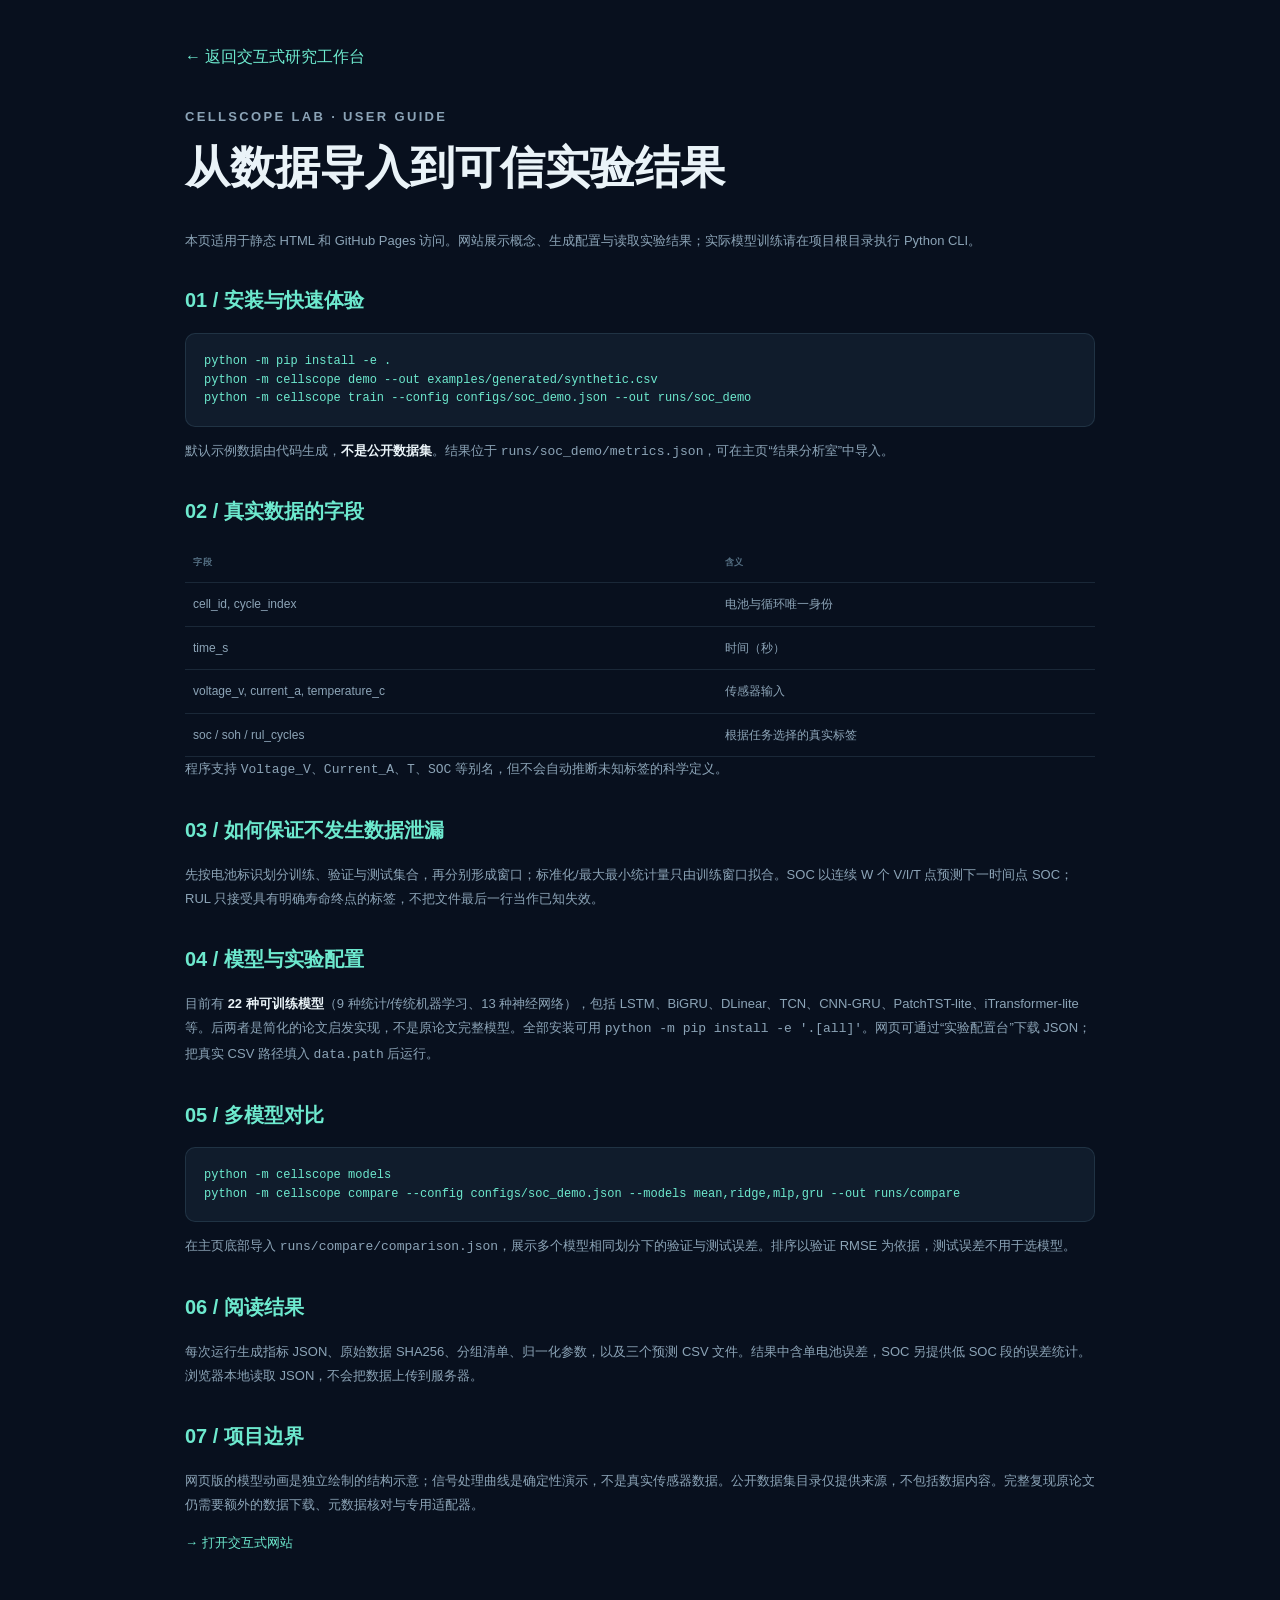
==== web/guide.html @ cc54fd82 "feat: publish CellScope Lab v0.2 with 22 audited models, model atlas and comparisons" ====
<!doctype html><html lang="zh-CN"><head><meta charset="utf-8"><meta name="viewport" content="width=device-width,initial-scale=1"><title>使用指南 | CellScope Lab</title><link rel="stylesheet" href="./assets/styles.css"><style>.guide-wrap{max-width:960px;margin:0 auto;padding:45px 25px 100px}.guide-wrap h1{font:600 clamp(28px,5vw,45px) 'Space Grotesk',sans-serif}.guide-wrap h2{margin-top:32px;font-size:20px;color:var(--mint)}.guide-wrap p,.guide-wrap li{color:var(--muted);line-height:1.9;font-size:13px}.guide-wrap pre{overflow:auto;background:var(--surface);padding:18px;border:1px solid var(--border);border-radius:10px;color:var(--mint);font-size:12px}.guide-wrap code{font-family:Consolas,monospace}.guide-wrap a{color:var(--mint)}.guide-wrap table{font-size:12px}.guide-wrap strong{color:var(--text)}</style></head><body><main class="guide-wrap"><a href="./index.html">← 返回交互式研究工作台</a><p class="overline" style="margin-top:35px">CELLSCOPE LAB · USER GUIDE</p><h1>从数据导入到可信实验结果</h1><p>本页适用于静态 HTML 和 GitHub Pages 访问。网站展示概念、生成配置与读取实验结果；实际模型训练请在项目根目录执行 Python CLI。</p><h2>01 / 安装与快速体验</h2><pre><code>python -m pip install -e .
python -m cellscope demo --out examples/generated/synthetic.csv
python -m cellscope train --config configs/soc_demo.json --out runs/soc_demo</code></pre><p>默认示例数据由代码生成，<strong>不是公开数据集</strong>。结果位于 <code>runs/soc_demo/metrics.json</code>，可在主页“结果分析室”中导入。</p><h2>02 / 真实数据的字段</h2><table><thead><tr><th>字段</th><th>含义</th></tr></thead><tbody><tr><td>cell_id, cycle_index</td><td>电池与循环唯一身份</td></tr><tr><td>time_s</td><td>时间（秒）</td></tr><tr><td>voltage_v, current_a, temperature_c</td><td>传感器输入</td></tr><tr><td>soc / soh / rul_cycles</td><td>根据任务选择的真实标签</td></tr></tbody></table><p>程序支持 <code>Voltage_V</code>、<code>Current_A</code>、<code>T</code>、<code>SOC</code> 等别名，但不会自动推断未知标签的科学定义。</p><h2>03 / 如何保证不发生数据泄漏</h2><p>先按电池标识划分训练、验证与测试集合，再分别形成窗口；标准化/最大最小统计量只由训练窗口拟合。SOC 以连续 W 个 V/I/T 点预测下一时间点 SOC；RUL 只接受具有明确寿命终点的标签，不把文件最后一行当作已知失效。</p><h2>04 / 模型与实验配置</h2><p>目前有 <strong>22 种可训练模型</strong>（9 种统计/传统机器学习、13 种神经网络），包括 LSTM、BiGRU、DLinear、TCN、CNN-GRU、PatchTST-lite、iTransformer-lite 等。后两者是简化的论文启发实现，不是原论文完整模型。全部安装可用 <code>python -m pip install -e '.[all]'</code>。网页可通过“实验配置台”下载 JSON；把真实 CSV 路径填入 <code>data.path</code> 后运行。</p><h2>05 / 多模型对比</h2><pre><code>python -m cellscope models
python -m cellscope compare --config configs/soc_demo.json --models mean,ridge,mlp,gru --out runs/compare</code></pre><p>在主页底部导入 <code>runs/compare/comparison.json</code>，展示多个模型相同划分下的验证与测试误差。排序以验证 RMSE 为依据，测试误差不用于选模型。</p><h2>06 / 阅读结果</h2><p>每次运行生成指标 JSON、原始数据 SHA256、分组清单、归一化参数，以及三个预测 CSV 文件。结果中含单电池误差，SOC 另提供低 SOC 段的误差统计。浏览器本地读取 JSON，不会把数据上传到服务器。</p><h2>07 / 项目边界</h2><p>网页版的模型动画是独立绘制的结构示意；信号处理曲线是确定性演示，不是真实传感器数据。公开数据集目录仅提供来源，不包括数据内容。完整复现原论文仍需要额外的数据下载、元数据核对与专用适配器。</p><p><a href="./index.html">→ 打开交互式网站</a></p></main></body></html>
---- web/assets/styles.css ----
:root{--bg:#08101e;--surface:#101c2c;--surface2:#132337;--surface3:#172b41;--outline:#263d51;--text:#eaf3f8;--muted:#8ca4b7;--faint:#557084;--mint:#6de9ce;--blue:#609dff;--lavender:#b5a2ff;--orange:#ffd08c;--danger:#f38b99;--border:rgba(118,166,193,.16);--shadow:0 22px 65px rgba(0,0,0,.18)}
*{box-sizing:border-box}html{scroll-behavior:smooth;scroll-padding-top:85px}body{margin:0;min-height:100vh;background:var(--bg);color:var(--text);font-family:'DM Sans',Inter,-apple-system,BlinkMacSystemFont,'Segoe UI',sans-serif;line-height:1.55;-webkit-font-smoothing:antialiased}button,input,select{font:inherit}button{cursor:pointer}a{color:inherit;text-decoration:none}a:focus-visible,button:focus-visible,input:focus-visible,select:focus-visible{outline:2px solid var(--mint);outline-offset:3px}button:disabled{opacity:.45;cursor:not-allowed}svg{display:block;max-width:100%}canvas{width:100%;display:block}h1,h2,h3,h4,p{margin-top:0}.hidden{display:none!important}.skip-link{position:fixed;z-index:100;left:12px;top:-60px;padding:12px;background:var(--mint);color:var(--bg)}.skip-link:focus{top:8px}
.page-shell{display:flex;min-height:100vh}.sidebar{width:251px;flex:0 0 251px;position:sticky;top:0;align-self:flex-start;height:100vh;overflow-y:auto;background:#0b1726;border-right:1px solid var(--border);padding:31px 17px 20px;display:flex;flex-direction:column;z-index:30}.brand{display:flex;align-items:center;gap:12px;padding:0 9px;margin-bottom:68px}.brand-mark{display:grid;place-items:center;width:42px;height:42px;border:1.5px solid var(--mint);border-radius:13px;color:var(--mint);font:700 29px 'Space Grotesk',sans-serif;position:relative;box-shadow:0 0 24px rgba(94,221,204,.16)}.brand-mark span{font-size:12px;position:absolute;right:4px;top:2px;color:var(--blue)}.brand-text{font:700 16px 'Space Grotesk',sans-serif;letter-spacing:.015em;white-space:nowrap}.brand-text>span{color:var(--mint)}.brand-text small{display:block;font:600 8px 'Space Grotesk',sans-serif;letter-spacing:.2em;margin-top:1px;color:var(--muted)}.side-group-label{display:flex;justify-content:space-between;margin:0 12px 12px;color:var(--faint);font-size:10px;font-weight:700;letter-spacing:.18em}.side-group-label span{font-size:9px;letter-spacing:0}.side-group-label.margin-top{margin-top:39px}.side-nav{display:grid;gap:4px}.nav-link{display:flex;gap:13px;align-items:center;border:1px solid transparent;padding:10px 12px;border-radius:9px;color:#91a7b6;font-size:12px;font-weight:600;transition:background .2s,color .2s}.nav-link:hover,.nav-link.active{background:rgba(98,218,202,.1);color:#cffff7}.nav-link.active{border-color:rgba(107,236,211,.14);box-shadow:inset 3px 0 0 var(--mint)}.nav-icon{width:19px;text-align:center;font:600 19px 'Space Grotesk',sans-serif;color:var(--faint)}.nav-link.active .nav-icon{color:var(--mint)}.side-links{padding:0 11px;display:grid;gap:14px}.side-links a{font-size:12px;color:var(--muted);display:flex;justify-content:space-between}.side-links a:hover{color:var(--mint)}.sidebar-bottom{margin-top:auto;background:#122338;border:1px solid var(--border);border-radius:12px;padding:15px 13px;font-size:9px;letter-spacing:.08em;color:var(--muted)}.sidebar-bottom strong{float:right;color:var(--mint)}.sidebar-bottom p{margin:9px 0 0;font-size:10px;color:var(--faint);letter-spacing:0}.live-dot{width:6px;height:6px;background:var(--mint);border-radius:50%;display:inline-block;margin-right:7px;box-shadow:0 0 12px var(--mint);animation:breathe 2.7s ease-in-out infinite}
.main-content{min-width:0;flex:1}.topbar{height:66px;border-bottom:1px solid var(--border);position:sticky;top:0;z-index:20;background:rgba(8,16,30,.95);backdrop-filter:blur(14px);display:flex;align-items:center;justify-content:space-between;padding:0 51px}.breadcrumbs{color:var(--faint);font-size:10px;font-weight:700;letter-spacing:.14em}.breadcrumbs span{margin:0 12px;color:#486074}.breadcrumbs b{color:var(--muted);font-weight:600}.header-right{display:flex;align-items:center;gap:19px}.header-pill{font-size:9px;font-weight:700;color:var(--muted);letter-spacing:.06em;border:1px solid var(--border);border-radius:99px;padding:6px 12px}.header-link{color:var(--mint);font-size:10px;font-weight:700;letter-spacing:.08em}.icon-btn{border:1px solid var(--border);color:var(--muted);background:none;border-radius:9px;width:30px;height:30px;display:grid;place-items:center}.icon-btn:hover{color:var(--mint);border-color:var(--mint)}.mobile-nav{display:none}.content-wrap{max-width:1540px;margin:0 auto;padding:0 51px}.section{padding-top:80px;padding-bottom:63px;border-bottom:1px solid var(--border)}.overview-section{padding-top:54px}.eyebrow{font-size:10px;font-weight:700;letter-spacing:.2em;color:var(--mint);display:flex;align-items:center;gap:10px}.eyebrow-line{width:20px;height:1px;background:var(--mint)}.mini-tag{font-size:9px;letter-spacing:.04em;color:var(--mint);padding:3px 7px;border:1px solid rgba(109,233,206,.33);border-radius:4px;margin-left:8px}
.hero-grid{display:grid;grid-template-columns:minmax(0,1.15fr) minmax(280px,.9fr);align-items:center;gap:24px;min-height:340px}.hero-copy{position:relative;z-index:1}.hero-copy h1{font:600 clamp(30px,3.6vw,55px)/1.26 'Space Grotesk','Noto Sans SC',sans-serif;letter-spacing:-.055em;white-space:nowrap;margin:26px 0}.hero-copy h1 em{font-style:normal;color:var(--mint)}.hero-copy>p{font-size:13px;line-height:1.95;color:var(--muted);max-width:540px;margin-bottom:26px}.hero-actions{display:flex;gap:11px;flex-wrap:wrap}.primary-btn,.secondary-btn,.outline-btn{display:inline-flex;align-items:center;justify-content:center;gap:12px;border-radius:7px;font-size:12px;font-weight:700;line-height:1.2;padding:13px 18px;border:1px solid transparent;transition:transform .18s,background .18s,border-color .18s}.primary-btn{color:#07191d;background:var(--mint)}.primary-btn:hover{background:#a7ffe9;transform:translateY(-1px)}.secondary-btn,.outline-btn{border:1px solid var(--outline);background:transparent;color:var(--text)}.secondary-btn:hover,.outline-btn:hover{border-color:var(--mint);color:var(--mint)}.hero-footnote{color:var(--faint);font-size:10px;margin-top:24px}.hero-visual{height:320px;position:relative;overflow:hidden;display:grid;place-items:center}.hero-visual svg{width:100%;max-width:510px;z-index:1;filter:drop-shadow(0 0 14px rgba(84,205,203,.09))}.orb{position:absolute;border-radius:100%;filter:blur(65px);pointer-events:none}.orb-one{width:230px;height:180px;background:rgba(42,120,195,.20);top:35px;left:50px}.orb-two{width:140px;height:160px;background:rgba(60,220,185,.15);right:40px;bottom:13px}.hero-edges{stroke-dasharray:12 10;animation:dash 22s linear infinite}.hero-nodes>circle:nth-child(4){animation:nodeglow 3s ease-in-out infinite}.visual-label{position:absolute;font-size:8px;letter-spacing:.1em;color:var(--muted);z-index:2}.label-left{left:5px;bottom:10px}.label-right{right:5px;top:7px}.metrics-strip{display:grid;grid-template-columns:repeat(4,1fr);border:1px solid var(--border);border-radius:12px;background:linear-gradient(110deg,#102337,#0b1828);overflow:hidden;margin:30px 0 62px}.metrics-strip>div{padding:23px 24px;display:grid;gap:5px;border-right:1px solid var(--border)}.metrics-strip>div:last-child{border:0}.metrics-strip span{color:var(--muted);font-size:9px;font-weight:700;letter-spacing:.1em}.metrics-strip strong{font:600 31px 'Space Grotesk',sans-serif;color:#e6ffff;line-height:1.2}.metrics-strip small{font-size:10px;color:var(--faint)}
.section-heading{display:flex;justify-content:space-between;align-items:flex-start;margin-bottom:26px;gap:18px}.section-heading.small-heading{margin-bottom:22px}.overline{font-size:10px;font-weight:700;color:var(--mint);letter-spacing:.18em;margin-bottom:9px}.section-heading h2{font:600 clamp(24px,2.15vw,32px)/1.3 'Space Grotesk',sans-serif;letter-spacing:-.04em;margin:0 0 8px}.section-heading>div>p:last-child{font-size:12px;color:var(--muted);line-height:1.8;max-width:740px;margin:0}.title-accent{font-size:.57em;letter-spacing:0;color:var(--faint);font-weight:500;white-space:nowrap}.section-num{font:600 46px 'Space Grotesk',sans-serif;color:rgba(117,160,181,.16);line-height:1}.heading-note{font-size:10px;color:var(--faint);letter-spacing:.1em;align-self:center}.process-grid{display:grid;grid-template-columns:repeat(4,1fr);gap:11px}.process-card{border:1px solid var(--border);background:var(--surface);border-radius:11px;padding:17px 17px 20px;position:relative;min-height:168px;transition:border-color .2s,transform .2s}.process-card:hover{border-color:rgba(109,233,206,.5);transform:translateY(-2px)}.process-card>span{font-size:9px;letter-spacing:.14em;color:var(--muted);font-weight:700}.process-icon{font:500 31px 'Space Grotesk',sans-serif;color:var(--mint);margin:12px 0 6px}.process-card h3{font-size:13px;margin:0 0 5px;font-weight:700}.process-card p{font-size:10px;color:var(--muted);line-height:1.7;margin:0;max-width:175px}.process-card i{font-style:normal;position:absolute;right:16px;bottom:14px;color:var(--mint)}
.control-line{display:flex;gap:18px;justify-content:space-between;align-items:center;margin:25px 0 20px;flex-wrap:wrap}.search-field{border:1px solid var(--outline);border-radius:8px;display:flex;align-items:center;min-width:255px;flex:1;max-width:470px;padding:0 15px;gap:11px;background:var(--surface)}.search-field span{font-size:25px;color:var(--faint)}.search-field input{border:0;outline:0;width:100%;height:40px;color:var(--text);background:transparent;font-size:12px}.search-field:focus-within{border-color:var(--mint)}.chip-group{display:flex;gap:7px;flex-wrap:wrap}.chip{border:1px solid var(--outline);color:var(--muted);font-size:11px;background:transparent;border-radius:100px;padding:8px 11px}.chip:hover,.chip.selected{color:var(--mint);border-color:rgba(109,233,206,.45);background:rgba(109,233,206,.08)}.dataset-grid{display:grid;grid-template-columns:repeat(3,minmax(0,1fr));gap:13px}.dataset-card{padding:20px;background:var(--surface);border:1px solid var(--border);border-radius:11px;min-height:197px;display:flex;flex-direction:column;text-align:left;position:relative;transition:transform .2s,border-color .2s}.dataset-card:hover{transform:translateY(-2px);border-color:rgba(109,233,206,.4)}.dataset-card .dataset-card-top{display:flex;justify-content:space-between;gap:12px;align-items:center;margin-bottom:17px}.dataset-card .type-token{font-size:9px;color:var(--mint);letter-spacing:.08em;font-weight:700;background:rgba(109,233,206,.08);border:1px solid rgba(109,233,206,.22);border-radius:4px;padding:3px 6px}.dataset-card .dataset-num{font-size:10px;color:var(--faint)}.dataset-card h3{font-size:15px;line-height:1.45;margin:0 0 7px}.dataset-card p{font-size:11px;color:var(--muted);margin:0 0 12px}.dataset-tags{display:flex;gap:5px;flex-wrap:wrap}.dataset-tags span{color:var(--faint);border:1px solid var(--outline);padding:2px 7px;border-radius:5px;font-size:10px}.dataset-card .dataset-arrow{position:absolute;right:15px;bottom:14px;color:var(--mint);font-size:16px}.foot-status{color:var(--faint);font-size:11px;margin-top:13px}.info-banner{margin-top:25px;padding:17px 22px;border:1px solid rgba(97,157,255,.26);background:linear-gradient(110deg,rgba(97,157,255,.08),transparent);border-radius:9px}.info-banner strong{display:block;font-size:12px;color:var(--blue)}.info-banner p{margin:6px 0 0;font-size:11px;color:var(--muted);line-height:1.7}
.workspace-grid{display:grid;grid-template-columns:minmax(0,1.55fr) minmax(285px,1fr);gap:15px}.panel{border:1px solid var(--border);background:var(--surface);border-radius:12px;padding:22px;min-width:0}.panel-head{display:flex;justify-content:space-between;align-items:center;gap:10px;margin-bottom:20px}.panel-head small{font-size:9px;font-weight:700;letter-spacing:.12em;color:var(--faint)}.panel-head h3{margin:4px 0 0;font-size:16px;font-weight:700}.status-token{font-size:9px;font-weight:700;white-space:nowrap;letter-spacing:.08em;color:var(--mint);border:1px solid rgba(109,233,206,.28);background:rgba(109,233,206,.06);padding:5px 7px;border-radius:5px}.chart-topline{display:flex;align-items:center;gap:8px;color:var(--muted);font-size:10px;margin-bottom:6px}.legend-key{display:inline-block;width:14px;height:3px;border-radius:3px}.raw-key{background:var(--faint)}.clean-key{background:var(--mint);margin-left:15px}.axis-caption{margin-top:8px;color:var(--faint);text-align:center;font-size:9px;letter-spacing:.08em}.panel-stat-grid{display:grid;grid-template-columns:repeat(4,1fr);gap:9px;margin-top:22px}.panel-stat-grid>div{border-top:1px solid var(--border);padding-top:13px;display:flex;flex-direction:column;gap:5px}.panel-stat-grid span{font-size:9px;color:var(--muted)}.panel-stat-grid b{font:600 20px 'Space Grotesk',sans-serif}.field-row{display:flex;flex-direction:column;gap:8px;margin-bottom:19px}.field-row label{display:flex;justify-content:space-between;align-items:center;color:var(--muted);font-size:11px;font-weight:600}.field-row output{color:var(--mint);font:600 14px 'Space Grotesk',sans-serif}.field-row input[type=range],.model-tools input[type=range]{accent-color:var(--mint);cursor:pointer;width:100%}.field-row select,.field-row input[type=number]{border-radius:7px;border:1px solid var(--outline);background:var(--surface2);color:var(--text);padding:11px;min-width:0;width:100%;font-size:12px}.pipeline-steps{border-top:1px solid var(--border);padding-top:10px;margin-top:10px}.pipeline-steps>div{display:flex;align-items:center;gap:10px;margin:12px 0;color:var(--muted);font-size:11px}.pipeline-steps>div>span{color:var(--mint);font-size:10px}.pipeline-steps b{margin-left:auto;color:var(--faint);font-size:10px;font-weight:500}.helper-text{font-size:10px;color:var(--faint);line-height:1.7;margin:16px 0 0}.math-panel{display:flex;justify-content:space-between;align-items:center;gap:15px;flex-wrap:wrap;margin-top:16px;border:1px solid var(--border);background:var(--surface);padding:20px 25px;border-radius:11px}.math-panel>div>span{color:var(--mint);font-size:9px;font-weight:700;letter-spacing:.1em}.math-panel h3{font-size:14px;margin:6px 0 0}.math-panel .formula{display:flex;gap:14px;align-items:center;font:600 13px 'Space Grotesk',sans-serif}.formula-input{color:var(--blue)}.formula-output{color:var(--mint)}.math-panel p{flex-basis:100%;margin:0;color:var(--muted);font-size:11px}
.split-legend{display:flex;gap:17px;color:var(--muted);font-size:10px;margin-bottom:12px}.split-legend i{display:inline-block;width:8px;height:8px;border-radius:2px;margin-right:5px}.leg-train{background:#68ddc6}.leg-val{background:#7da7ff}.leg-test{background:#fbc289}.split-grid{display:grid;grid-template-columns:repeat(4,1fr);gap:9px}.split-cell{border:1px solid var(--border);border-radius:8px;padding:12px;background:var(--surface2)}.split-cell span{font-size:10px;color:var(--muted)}.split-cell-bars{display:flex;gap:3px;margin-top:9px}.split-cell-bars i{height:9px;flex:1;border-radius:2px}.split-cell-bars .train{background:#68ddc6}.split-cell-bars .val{background:#7da7ff}.split-cell-bars .test{background:#fbc289}.audit-summary{display:flex;justify-content:space-around;border-top:1px solid var(--border);margin-top:22px;padding-top:15px}.audit-summary div{text-align:center}.audit-summary b{font:600 21px 'Space Grotesk',sans-serif;display:block}.audit-summary span{font-size:9px;color:var(--muted)}.audit-note{background:rgba(109,233,206,.07);border:1px solid rgba(109,233,206,.18);border-radius:9px;padding:12px 14px;font-size:11px;color:var(--mint);line-height:1.7}.audit-note.warning{background:rgba(255,208,140,.07);border-color:rgba(255,208,140,.25);color:var(--orange)}.audit-note p{font-size:11px;margin:4px 0 0;color:var(--muted)}
.model-toolbar{display:flex;justify-content:space-between;gap:16px;flex-wrap:wrap;align-items:center;margin-bottom:16px}.model-tabs{display:flex;flex-wrap:wrap;gap:7px}.model-tab{color:var(--muted);font-size:11px;background:var(--surface);border:1px solid var(--outline);border-radius:8px;padding:10px 11px}.model-tab.selected{background:rgba(109,233,206,.1);border-color:var(--mint);color:var(--mint)}.model-tools{display:flex;gap:12px;align-items:center;color:var(--muted);font-size:10px}.model-tools input{width:68px!important}.model-tools button{padding:9px 11px}.model-stage-grid{display:grid;grid-template-columns:minmax(0,1.72fr) minmax(275px,.85fr);gap:16px}.visual-model-panel{min-height:380px;overflow:hidden}.model-flow{display:flex;align-items:stretch;gap:4px;min-height:222px;overflow-x:auto;padding:21px 4px 13px;scrollbar-width:thin}.flow-step{flex:0 0 112px;min-height:156px;display:flex;align-items:center;flex-direction:column;justify-content:center;gap:8px;position:relative;text-align:center;border-radius:10px;border:1px solid var(--outline);background:linear-gradient(160deg,var(--surface2),rgba(17,36,54,.65));color:var(--muted);padding:12px 8px;transition:background .25s,border-color .25s,transform .25s;cursor:pointer}.flow-step:hover{border-color:var(--mint)}.flow-step.selected{border-color:var(--mint);background:linear-gradient(160deg,rgba(76,220,194,.12),rgba(30,70,87,.18));transform:translateY(-4px);color:var(--text)}.flow-step .flow-icon{display:grid;place-items:center;height:36px;width:36px;border-radius:10px;border:1px solid rgba(109,233,206,.25);font:700 19px 'Space Grotesk',sans-serif;color:var(--mint)}.flow-step strong{font-size:11px;line-height:1.5}.flow-step small{font-size:9px;color:var(--faint)}.flow-arrow{color:var(--mint);font-size:16px;align-self:center;flex:0 0 16px;animation:arrowdrift 2s linear infinite}.model-progress{display:flex;align-items:center;gap:11px;font-size:9px;color:var(--faint);letter-spacing:.08em}.progress-track{height:5px;background:var(--outline);border-radius:10px;flex:1;overflow:hidden}.progress-fill{width:10%;height:100%;background:linear-gradient(90deg,var(--blue),var(--mint));border-radius:10px;transition:width .3s}.model-progress b{color:var(--mint);white-space:nowrap}.inspector-number{color:var(--mint);font-size:10px;letter-spacing:.15em;font-weight:700}.model-inspector>h3{font:600 22px 'Space Grotesk',sans-serif;margin:11px 0}.model-inspector>p{color:var(--muted);font-size:12px;line-height:1.8;min-height:40px}.inspector-metrics{display:grid;grid-template-columns:1fr 1fr;gap:8px}.inspector-metrics>div{border:1px solid var(--border);background:var(--surface2);border-radius:8px;padding:11px}.inspector-metrics span{display:block;color:var(--muted);font-size:9px}.inspector-metrics strong{display:block;margin-top:6px;color:var(--mint);font:600 12px 'Space Grotesk',sans-serif}.inspector-note{border-top:1px solid var(--border);margin-top:20px;padding-top:14px;color:var(--muted);font-size:11px;line-height:1.8}.inspector-disclaimer{display:block;margin-top:13px;color:var(--faint);font-size:9px}.model-explain{display:flex;justify-content:space-between;align-items:center;gap:25px;margin-top:16px;padding:19px 21px;border-radius:10px;border:1px solid var(--border);background:var(--surface)}.model-explain>div:first-child{max-width:650px}.model-explain span{font-size:9px;color:var(--mint);letter-spacing:.1em}.model-explain h3{font-size:15px;margin:6px 0 5px}.model-explain p{font-size:11px;color:var(--muted);line-height:1.8;margin:0}.model-tags{display:flex;gap:6px;flex-wrap:wrap;justify-content:end}.model-tags span{font-size:10px;white-space:nowrap;letter-spacing:0;color:var(--muted);border:1px solid var(--outline);border-radius:5px;padding:4px 8px}
.form-action{display:flex;gap:9px;flex-wrap:wrap;margin-top:26px}.form-action .primary-btn{flex:1}.config-panel{min-height:520px;display:flex;flex-direction:column}.config-panel pre{white-space:pre-wrap;word-break:break-word;color:#a5e8dd;background:#0a1524;border-radius:8px;padding:20px;font:11px/1.7 ui-monospace,SFMono-Regular,Consolas,monospace;flex:1;max-height:520px;overflow:auto;border:1px solid var(--border)}.terminal-hint{display:grid;gap:8px;font-size:9px;color:var(--faint);letter-spacing:.1em}.terminal-hint code{color:var(--muted);background:var(--surface2);padding:11px;border-radius:6px;font-size:10px;letter-spacing:0;overflow:auto}
.results-toolbar{display:flex;gap:12px;align-items:center;margin-bottom:16px;flex-wrap:wrap}.result-source{flex:1;color:var(--mint);font-size:10px;font-weight:700;letter-spacing:.06em}.results-toolbar .outline-btn{padding:11px 12px}.upload-btn input{display:none}.result-kpis{display:grid;grid-template-columns:repeat(4,1fr);gap:13px;margin-bottom:16px}.result-kpi{padding:20px;background:var(--surface);border:1px solid var(--border);border-radius:10px}.result-kpi span{display:block;color:var(--muted);font-size:10px;margin-bottom:6px}.result-kpi b{font:600 26px 'Space Grotesk',sans-serif;color:var(--text)}.result-kpi small{display:block;font-size:9px;color:var(--faint);margin-top:3px}.result-details dl{display:grid;grid-template-columns:auto minmax(0,1fr);gap:12px 9px;font-size:10px;margin:0 0 20px}.result-details dt{color:var(--faint)}.result-details dd{text-align:right;color:var(--text);margin:0;min-width:0;overflow-wrap:anywhere}.cell-metrics{margin-top:16px}.table-scroll{max-width:100%;overflow-x:auto}table{width:100%;border-collapse:collapse;text-align:left;font-size:11px}th,td{border-bottom:1px solid var(--border);padding:12px 8px}th{color:var(--faint);font-size:9px;letter-spacing:.1em;text-transform:uppercase}td{color:var(--muted);font-variant-numeric:tabular-nums}.footer{display:flex;justify-content:space-between;padding:30px 0 43px;gap:10px;flex-wrap:wrap;color:var(--faint);font-size:9px;letter-spacing:.08em}.footer strong{color:var(--mint);margin-right:9px}
.modal-backdrop{position:fixed;inset:0;display:grid;place-items:center;background:rgba(1,7,15,.8);backdrop-filter:blur(8px);z-index:90;padding:15px}.modal-card{background:var(--surface);border:1px solid var(--outline);border-radius:15px;width:min(600px,95vw);max-height:85vh;overflow:auto;padding:28px;box-shadow:var(--shadow);position:relative}.modal-card h2{font:600 25px 'Space Grotesk',sans-serif;margin:8px 0 19px}.modal-close{position:absolute;right:20px;top:17px;font-size:21px}.modal-list{display:grid;grid-template-columns:120px 1fr;gap:15px 12px;font-size:12px}.modal-list>dt{color:var(--faint)}.modal-list>dd{margin:0;color:var(--text);overflow-wrap:anywhere}.modal-list a{color:var(--mint);text-decoration:underline;text-decoration-color:rgba(109,233,206,.3)}
@keyframes dash{to{stroke-dashoffset:-700}}@keyframes breathe{0%,100%{opacity:.7}50%{opacity:1;box-shadow:0 0 18px var(--mint)}}@keyframes nodeglow{0%,100%{opacity:1}50%{opacity:.7}}@keyframes arrowdrift{0%,100%{opacity:.6}50%{opacity:1}}
body.light{--bg:#eef4f7;--surface:#fff;--surface2:#e9f3f5;--surface3:#e2edf1;--outline:#c2d4db;--text:#112a39;--muted:#546d7b;--faint:#728d9b;--border:rgba(69,118,140,.16);--mint:#087c72;--blue:#2367bf;--lavender:#7460ac;--orange:#a06a18}body.light .sidebar{background:#fff}body.light .topbar{background:rgba(244,249,250,.95)}body.light .metrics-strip{background:linear-gradient(110deg,#e1f4f0,#eff4fb)}body.light .metrics-strip strong{color:var(--text)}body.light .config-panel pre{background:#132939;color:#cefff6}body.light .hero-nodes{filter:brightness(.7)}body.light .flow-step{background:var(--surface2)}body.light .sidebar-bottom{background:#f4f9fb}body.light .nav-link.active{color:var(--mint)}body.light .primary-btn{color:#fff}body.light .model-flow .flow-step{color:var(--text)}
@media(max-width:1450px){.content-wrap{padding:0 35px}.topbar{padding:0 35px}.dataset-grid{grid-template-columns:repeat(2,minmax(0,1fr))}.hero-copy h1{font-size:clamp(30px,3.5vw,48px)}}
@media(max-width:1150px){.sidebar{width:205px;flex-basis:205px}.brand{margin-bottom:39px}.brand-text{font-size:13px}.brand-text small{font-size:7px}.content-wrap{padding:0 25px}.topbar{padding:0 25px}.hero-grid{grid-template-columns:1fr .78fr}.hero-copy h1{font-size:34px}.metrics-strip>div{padding:19px 14px}.process-grid{grid-template-columns:repeat(2,1fr)}.workspace-grid,.model-stage-grid{grid-template-columns:1fr}.panel{padding:20px}.model-flow{justify-content:flex-start}}
@media(max-width:800px){.sidebar{position:fixed;left:-270px;top:0;height:100dvh;width:250px;transition:left .2s;box-shadow:var(--shadow)}.sidebar.open{left:0}.main-content{width:100%}.mobile-nav{display:grid}.topbar{gap:12px;height:61px;padding:0 20px}.header-pill{display:none}.header-right{gap:9px}.content-wrap{padding:0 20px}.hero-grid{grid-template-columns:1fr}.hero-copy h1{font-size:clamp(30px,6vw,47px)}.hero-visual{height:245px;margin-top:-5px}.hero-visual svg{width:min(100%,500px)}.section{padding-top:58px;padding-bottom:45px}.overview-section{padding-top:38px}.metrics-strip{margin-top:20px}.dataset-grid{grid-template-columns:repeat(2,minmax(0,1fr))}.section-heading .section-num{font-size:35px}}
@media(max-width:560px){.hero-copy h1{white-space:normal;font-size:33px}.hero-copy>p{font-size:12px}.hero-footnote{font-size:9px}.header-link{font-size:9px}.content-wrap{padding:0 15px}.metrics-strip{grid-template-columns:repeat(2,1fr)}.metrics-strip>div:nth-child(2){border-right:0}.metrics-strip>div:nth-child(-n+2){border-bottom:1px solid var(--border)}.metrics-strip strong{font-size:27px}.process-grid,.dataset-grid,.split-grid,.result-kpis{grid-template-columns:repeat(2,minmax(0,1fr))}.process-card{padding:15px;min-height:148px}.process-card p{font-size:9px}.dataset-card{padding:15px;min-height:178px}.dataset-card h3{font-size:13px}.dataset-card p{font-size:10px}.section-heading h2{font-size:25px}.section-heading>div>p:last-child{font-size:11px}.title-accent{display:block;font-size:13px;margin-top:3px}.heading-note,.section-num{display:none}.control-line{align-items:stretch}.search-field{max-width:none}.panel-stat-grid{grid-template-columns:repeat(2,1fr)}.model-tools{width:100%;justify-content:space-between}.model-explain{align-items:stretch;flex-direction:column;gap:15px}.model-tags{justify-content:start}.formula{font-size:10px!important}.math-panel{padding:18px}.result-source{flex:1 0 100%}.foot-status{font-size:10px}.modal-list{grid-template-columns:1fr;gap:5px}.modal-list>dd{margin-bottom:8px}}
@media(prefers-reduced-motion:reduce){*,*::before,*::after{scroll-behavior:auto!important;animation-duration:.001ms!important;transition-duration:.001ms!important}}

/* v0.2 model library: searchable without shrinking the tensor inspector. */
.model-search-toolbar{display:flex;align-items:center;justify-content:space-between;gap:12px;flex-wrap:wrap;margin:0 0 14px}
.model-search-toolbar label{display:flex;align-items:center;gap:10px;color:var(--muted);font-size:12px}
.model-search-toolbar input{min-width:230px;max-width:380px;width:34vw;border-radius:9px;background:var(--surface2);border:1px solid var(--outline);padding:9px 12px;color:var(--text)}
#model-filter-count{font-variant-numeric:tabular-nums;color:var(--muted);font-size:12px;margin-left:auto}
.model-tab[hidden]{display:none!important}
@media(max-width:560px){.model-search-toolbar label{width:100%}.model-search-toolbar input{flex:1;width:auto;min-width:0}}
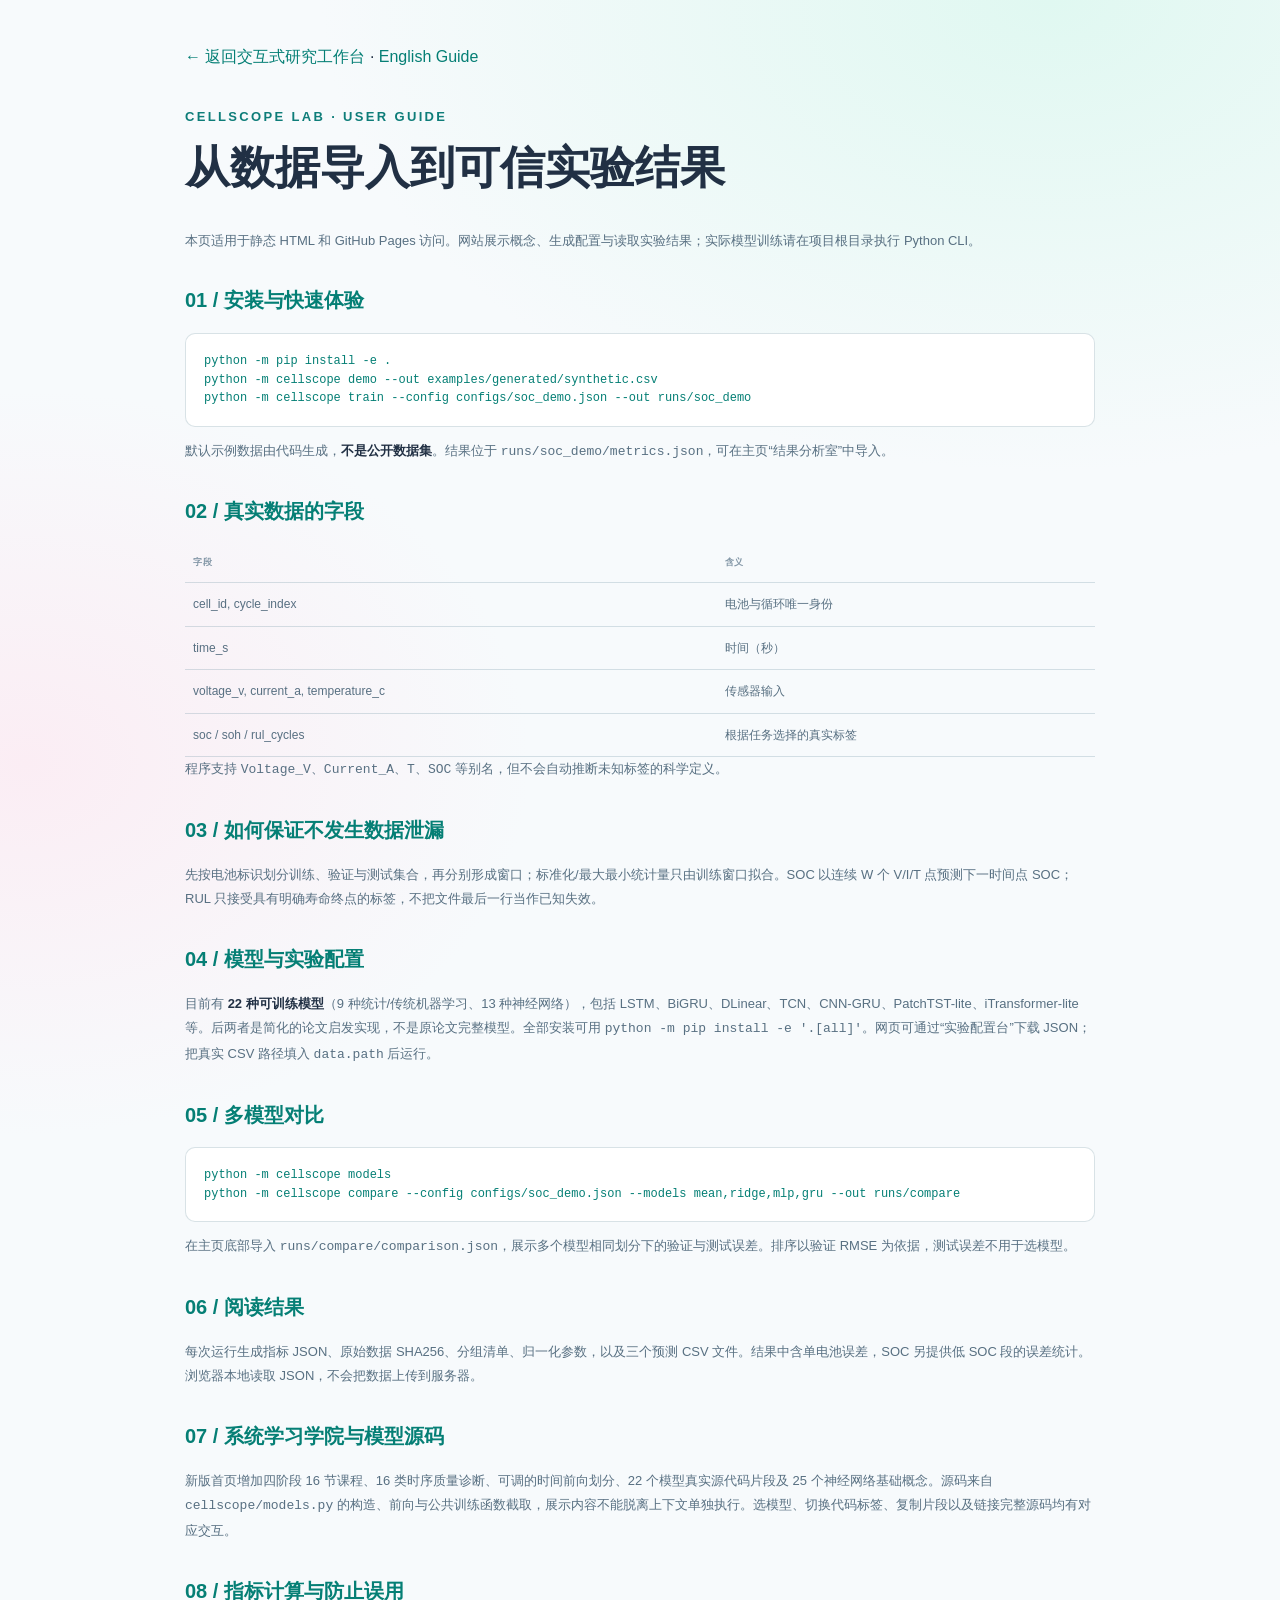
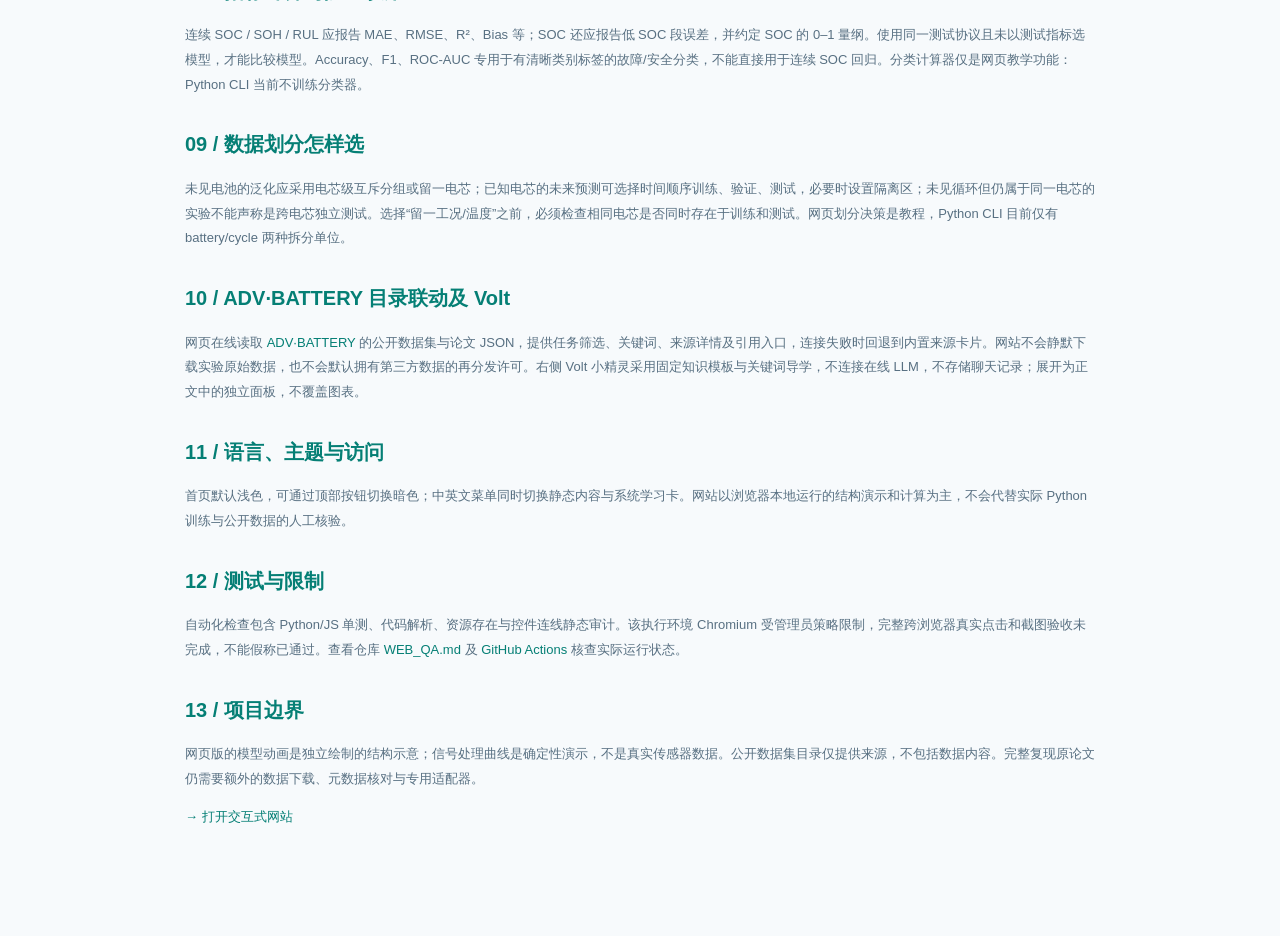
==== commit 10618ea5: "feat(academy): publish CellScope Lab v0.4 interactive battery AI learning platform" ====
--- a/web/guide.html
+++ b/web/guide.html
@@ -1,4 +1,4 @@
-<!doctype html><html lang="zh-CN"><head><meta charset="utf-8"><meta name="viewport" content="width=device-width,initial-scale=1"><title>使用指南 | CellScope Lab</title><link rel="stylesheet" href="./assets/styles.css"><style>.guide-wrap{max-width:960px;margin:0 auto;padding:45px 25px 100px}.guide-wrap h1{font:600 clamp(28px,5vw,45px) 'Space Grotesk',sans-serif}.guide-wrap h2{margin-top:32px;font-size:20px;color:var(--mint)}.guide-wrap p,.guide-wrap li{color:var(--muted);line-height:1.9;font-size:13px}.guide-wrap pre{overflow:auto;background:var(--surface);padding:18px;border:1px solid var(--border);border-radius:10px;color:var(--mint);font-size:12px}.guide-wrap code{font-family:Consolas,monospace}.guide-wrap a{color:var(--mint)}.guide-wrap table{font-size:12px}.guide-wrap strong{color:var(--text)}</style></head><body><main class="guide-wrap"><a href="./index.html">← 返回交互式研究工作台</a><p class="overline" style="margin-top:35px">CELLSCOPE LAB · USER GUIDE</p><h1>从数据导入到可信实验结果</h1><p>本页适用于静态 HTML 和 GitHub Pages 访问。网站展示概念、生成配置与读取实验结果；实际模型训练请在项目根目录执行 Python CLI。</p><h2>01 / 安装与快速体验</h2><pre><code>python -m pip install -e .
+<!doctype html><html lang="zh-CN"><head><meta charset="utf-8"><meta name="viewport" content="width=device-width,initial-scale=1"><title>使用指南 | CellScope Lab</title><link rel="stylesheet" href="./assets/styles.css"><link rel="stylesheet" href="./assets/academy.css"><style>.guide-wrap{max-width:960px;margin:0 auto;padding:45px 25px 100px}.guide-wrap h1{font:600 clamp(28px,5vw,45px) 'Space Grotesk',sans-serif}.guide-wrap h2{margin-top:32px;font-size:20px;color:var(--mint)}.guide-wrap p,.guide-wrap li{color:var(--muted);line-height:1.9;font-size:13px}.guide-wrap pre{overflow:auto;background:var(--surface);padding:18px;border:1px solid var(--border);border-radius:10px;color:var(--mint);font-size:12px}.guide-wrap code{font-family:Consolas,monospace}.guide-wrap a{color:var(--mint)}.guide-wrap table{font-size:12px}.guide-wrap strong{color:var(--text)}</style><link rel="icon" type="image/svg+xml" href="./assets/favicon.svg"></head><body class="light"><main class="guide-wrap"><a href="./index.html">← 返回交互式研究工作台</a> · <a href="./guide.en.html" lang="en">English Guide</a><p class="overline" style="margin-top:35px">CELLSCOPE LAB · USER GUIDE</p><h1>从数据导入到可信实验结果</h1><p>本页适用于静态 HTML 和 GitHub Pages 访问。网站展示概念、生成配置与读取实验结果；实际模型训练请在项目根目录执行 Python CLI。</p><h2>01 / 安装与快速体验</h2><pre><code>python -m pip install -e .
 python -m cellscope demo --out examples/generated/synthetic.csv
 python -m cellscope train --config configs/soc_demo.json --out runs/soc_demo</code></pre><p>默认示例数据由代码生成，<strong>不是公开数据集</strong>。结果位于 <code>runs/soc_demo/metrics.json</code>，可在主页“结果分析室”中导入。</p><h2>02 / 真实数据的字段</h2><table><thead><tr><th>字段</th><th>含义</th></tr></thead><tbody><tr><td>cell_id, cycle_index</td><td>电池与循环唯一身份</td></tr><tr><td>time_s</td><td>时间（秒）</td></tr><tr><td>voltage_v, current_a, temperature_c</td><td>传感器输入</td></tr><tr><td>soc / soh / rul_cycles</td><td>根据任务选择的真实标签</td></tr></tbody></table><p>程序支持 <code>Voltage_V</code>、<code>Current_A</code>、<code>T</code>、<code>SOC</code> 等别名，但不会自动推断未知标签的科学定义。</p><h2>03 / 如何保证不发生数据泄漏</h2><p>先按电池标识划分训练、验证与测试集合，再分别形成窗口；标准化/最大最小统计量只由训练窗口拟合。SOC 以连续 W 个 V/I/T 点预测下一时间点 SOC；RUL 只接受具有明确寿命终点的标签，不把文件最后一行当作已知失效。</p><h2>04 / 模型与实验配置</h2><p>目前有 <strong>22 种可训练模型</strong>（9 种统计/传统机器学习、13 种神经网络），包括 LSTM、BiGRU、DLinear、TCN、CNN-GRU、PatchTST-lite、iTransformer-lite 等。后两者是简化的论文启发实现，不是原论文完整模型。全部安装可用 <code>python -m pip install -e '.[all]'</code>。网页可通过“实验配置台”下载 JSON；把真实 CSV 路径填入 <code>data.path</code> 后运行。</p><h2>05 / 多模型对比</h2><pre><code>python -m cellscope models
-python -m cellscope compare --config configs/soc_demo.json --models mean,ridge,mlp,gru --out runs/compare</code></pre><p>在主页底部导入 <code>runs/compare/comparison.json</code>，展示多个模型相同划分下的验证与测试误差。排序以验证 RMSE 为依据，测试误差不用于选模型。</p><h2>06 / 阅读结果</h2><p>每次运行生成指标 JSON、原始数据 SHA256、分组清单、归一化参数，以及三个预测 CSV 文件。结果中含单电池误差，SOC 另提供低 SOC 段的误差统计。浏览器本地读取 JSON，不会把数据上传到服务器。</p><h2>07 / 项目边界</h2><p>网页版的模型动画是独立绘制的结构示意；信号处理曲线是确定性演示，不是真实传感器数据。公开数据集目录仅提供来源，不包括数据内容。完整复现原论文仍需要额外的数据下载、元数据核对与专用适配器。</p><p><a href="./index.html">→ 打开交互式网站</a></p></main></body></html>
+python -m cellscope compare --config configs/soc_demo.json --models mean,ridge,mlp,gru --out runs/compare</code></pre><p>在主页底部导入 <code>runs/compare/comparison.json</code>，展示多个模型相同划分下的验证与测试误差。排序以验证 RMSE 为依据，测试误差不用于选模型。</p><h2>06 / 阅读结果</h2><p>每次运行生成指标 JSON、原始数据 SHA256、分组清单、归一化参数，以及三个预测 CSV 文件。结果中含单电池误差，SOC 另提供低 SOC 段的误差统计。浏览器本地读取 JSON，不会把数据上传到服务器。</p><h2>07 / 系统学习学院与模型源码</h2><p>新版首页增加四阶段 16 节课程、16 类时序质量诊断、可调的时间前向划分、22 个模型真实源代码片段及 25 个神经网络基础概念。源码来自 <code>cellscope/models.py</code> 的构造、前向与公共训练函数截取，展示内容不能脱离上下文单独执行。选模型、切换代码标签、复制片段以及链接完整源码均有对应交互。</p><h2>08 / 指标计算与防止误用</h2><p>连续 SOC / SOH / RUL 应报告 MAE、RMSE、R²、Bias 等；SOC 还应报告低 SOC 段误差，并约定 SOC 的 0–1 量纲。使用同一测试协议且未以测试指标选模型，才能比较模型。Accuracy、F1、ROC-AUC 专用于有清晰类别标签的故障/安全分类，不能直接用于连续 SOC 回归。分类计算器仅是网页教学功能：Python CLI 当前不训练分类器。</p><h2>09 / 数据划分怎样选</h2><p>未见电池的泛化应采用电芯级互斥分组或留一电芯；已知电芯的未来预测可选择时间顺序训练、验证、测试，必要时设置隔离区；未见循环但仍属于同一电芯的实验不能声称是跨电芯独立测试。选择“留一工况/温度”之前，必须检查相同电芯是否同时存在于训练和测试。网页划分决策是教程，Python CLI 目前仅有 battery/cycle 两种拆分单位。</p><h2>10 / ADV·BATTERY 目录联动及 Volt</h2><p>网页在线读取 <a href="https://github.com/jimjury/ADV-BATTERY-Dataset-Collection">ADV·BATTERY</a> 的公开数据集与论文 JSON，提供任务筛选、关键词、来源详情及引用入口，连接失败时回退到内置来源卡片。网站不会静默下载实验原始数据，也不会默认拥有第三方数据的再分发许可。右侧 Volt 小精灵采用固定知识模板与关键词导学，不连接在线 LLM，不存储聊天记录；展开为正文中的独立面板，不覆盖图表。</p><h2>11 / 语言、主题与访问</h2><p>首页默认浅色，可通过顶部按钮切换暗色；中英文菜单同时切换静态内容与系统学习卡。网站以浏览器本地运行的结构演示和计算为主，不会代替实际 Python 训练与公开数据的人工核验。</p><h2>12 / 测试与限制</h2><p>自动化检查包含 Python/JS 单测、代码解析、资源存在与控件连线静态审计。该执行环境 Chromium 受管理员策略限制，完整跨浏览器真实点击和截图验收未完成，不能假称已通过。查看仓库 <a href="https://github.com/jimjury/CellScope-Lab/blob/main/docs/WEB_QA.md">WEB_QA.md</a> 及 <a href="https://github.com/jimjury/CellScope-Lab/actions">GitHub Actions</a> 核查实际运行状态。</p><h2>13 / 项目边界</h2><p>网页版的模型动画是独立绘制的结构示意；信号处理曲线是确定性演示，不是真实传感器数据。公开数据集目录仅提供来源，不包括数据内容。完整复现原论文仍需要额外的数据下载、元数据核对与专用适配器。</p><p><a href="./index.html">→ 打开交互式网站</a></p></main></body></html>
--- a/web/assets/academy.css
+++ b/web/assets/academy.css
@@ -0,0 +1,200 @@
+/* CellScope Academy v0.4: editorial pastel research atlas. No external font/CDN. */
+:root{color-scheme:light dark}
+body.light{
+  --bg:#f7fafc;--surface:#ffffff;--surface2:#eef9fa;--surface3:#e5f1f7;--text:#213044;
+  --muted:#587082;--faint:#8296a6;--outline:#c8dae0;--border:rgba(43,98,116,.18);
+  --mint:#057f75;--blue:#2469b9;--lavender:#7463b4;--orange:#aa741a;--danger:#bd4e63;
+  background:radial-gradient(ellipse 68rem 44rem at 82% 0,#e0f8f1 0%,transparent 67%),radial-gradient(ellipse 42rem 31rem at 2% 30%,#fbedf4 0%,transparent 75%),#f7fafc;
+  color:var(--text);font-family:Inter,'Segoe UI',-apple-system,BlinkMacSystemFont,'PingFang SC','Microsoft YaHei',sans-serif;
+}
+body.light .sidebar{background:linear-gradient(170deg,#fff 3%,#f0faf8 78%,#f8f5ff);border-right:1px solid #dcebed}
+body.light .topbar{background:rgba(252,255,254,.93);border-bottom:1px solid #ddebed;box-shadow:0 6px 28px rgba(32,88,108,.03)}
+body.light .brand-mark{background:linear-gradient(140deg,#e2fff2,#e9f1ff);box-shadow:0 8px 22px rgba(9,132,112,.11)}
+body.light .nav-link{color:#516d7d}
+body.light .nav-link:hover,body.light .nav-link.active{background:#def6ef;color:#006a63}
+body.light .nav-link.active{border-color:#aee8df}
+body.light .panel,body.light .dataset-card,body.light .process-card{border-color:#dce9eb;box-shadow:0 13px 40px rgba(35,77,96,.035)}
+body.light .hero-visual{filter:saturate(.94);border-radius:28px;background:radial-gradient(circle at 40% 40%,#effffb,#e7f0ff 62%,#f6eefb);border:1px solid #dce8f1}
+body.light .hero-visual svg{filter:drop-shadow(0 14px 30px rgba(36,107,145,.12))}
+body.light .hero-copy h1{letter-spacing:-.055em}
+body.light .hero-copy h1 em{background:linear-gradient(93deg,#008c81,#3172bc,#a15fae);color:transparent;background-clip:text;-webkit-background-clip:text}
+body.light .section{scroll-margin-top:83px}
+body.light .section-heading h2{letter-spacing:-.045em}
+body.light .eyebrow,.light .overline{color:#0e7d79}
+body.light .section-num{color:rgba(50,128,135,.17)}
+body.light .primary-btn{background:#077f76;color:#fff;border-color:#077f76;box-shadow:0 7px 20px rgba(17,134,119,.15)}
+body.light .primary-btn:hover{background:#00665f;box-shadow:0 9px 25px rgba(17,134,119,.24)}
+body.light .secondary-btn,body.light .outline-btn{background:#fff;color:#146c79;border-color:#cddfe3}
+body.light .secondary-btn:hover,body.light .outline-btn:hover{background:#eaf9f6;border-color:#85cfc5}
+body.light .metrics-strip{border-color:#d2e6e8;background:linear-gradient(106deg,#e9faf2,#f6f5ff 60%,#fff4ed)}
+body.light .sidebar-bottom{background:linear-gradient(145deg,#edf9f4,#e9f3ff)}
+body.light .model-flow .flow-step{background:#f0fbf8}
+body.light .formula{color:var(--text)}
+body.light select,body.light input,body.light textarea{accent-color:#0d8a7c}
+body.light textarea,body.light input:not([type=range]),body.light select{background:#fff;color:#1d3344;border-color:#cfdee3}
+body.light .terminal-hint{background:#1b3248}
+body.light .config-panel pre{color:#d4fff6}
+body.light .hero-nodes{filter:brightness(.72)}
+/* A permanently reserved right-edge mascot lane prevents a floating sticker from
+   obstructing any main-content text, charts, cards or action buttons. */
+@media(min-width:1001px){.content-wrap{padding-right:116px!important}.topbar{padding-right:116px!important}}
+@media(min-width:801px) and (max-width:1000px){.content-wrap{padding-right:92px!important}.topbar{padding-right:92px!important}}
+@media(max-width:800px){.content-wrap{padding-right:80px!important}.topbar{padding-right:80px!important}}
+@media(max-width:560px){.content-wrap{padding-left:13px!important;padding-right:65px!important}.topbar{padding-left:13px!important;padding-right:65px!important}}
+/* Navigation and language */
+.sidebar .side-nav{gap:1px}
+.sidebar .nav-link{padding:8px 10px}
+.sidebar .brand{margin-bottom:31px}
+.lang-picker{display:flex;align-items:center;gap:6px;padding:3px 8px;background:var(--surface);border:1px solid var(--border);border-radius:8px;color:var(--muted);font-size:11px}
+.lang-picker select{font:inherit;color:inherit;border:none;min-width:89px;max-width:130px;outline:0;padding:3px;background:transparent!important;cursor:pointer}
+.lang-icon{font-size:15px;color:var(--mint)}
+@media(max-width:900px){.lang-picker{padding:2px 3px}.lang-icon{display:none}.lang-picker select{min-width:72px}}
+@media(max-width:540px){.topbar .header-link{display:none}.lang-picker select{max-width:73px;font-size:10px}.topbar .breadcrumbs{font-size:9px}}
+/* Artistic welcome / learning pathway */
+.academy-ribbon{display:flex;align-items:center;gap:13px;flex-wrap:wrap;margin:19px 0 20px;padding:14px 21px;border:1px solid #d6e9e5;background:linear-gradient(108deg,#e8fff5,#eef5ff 55%,#fff2f7);border-radius:17px;font-size:12px;color:var(--text);box-shadow:0 12px 28px rgba(44,112,116,.04)}
+.academy-ribbon>span:first-child{font-size:24px;color:#e79c41}.academy-ribbon strong{font-family:'Space Grotesk',sans-serif;font-size:15px;letter-spacing:-.04em}
+.academy-ribbon a{margin-left:auto;color:var(--mint);font-weight:700}
+.learning-roadmap{display:grid;grid-template-columns:repeat(4,minmax(0,1fr));gap:13px;margin-bottom:19px}
+.roadmap-step{min-height:167px;position:relative;text-align:left;border-radius:20px;padding:20px 19px;background:#fff;border:1px solid #dfe9ec;color:var(--text);display:flex;flex-direction:column;gap:8px;overflow:hidden;transition:transform .2s,box-shadow .2s,border-color .2s}
+.roadmap-step:nth-child(1){background:linear-gradient(137deg,#fff4f8,#fff 75%)}.roadmap-step:nth-child(2){background:linear-gradient(137deg,#fff7e1,#fff 75%)}.roadmap-step:nth-child(3){background:linear-gradient(137deg,#ecfafa,#fff 75%)}.roadmap-step:nth-child(4){background:linear-gradient(137deg,#f1f0ff,#fff 75%)}
+.roadmap-step::after{content:'◌';font:600 85px/1 sans-serif;position:absolute;right:1px;bottom:-22px;color:rgba(17,120,137,.06);pointer-events:none}
+.roadmap-step.selected,.roadmap-step:hover{border-color:#57c6b4;transform:translateY(-3px);box-shadow:0 19px 35px rgba(25,105,110,.1)}
+.roadmap-index{font-size:10px;letter-spacing:.12em;color:var(--mint);font-weight:800}.roadmap-step strong{font-size:17px;max-width:190px}.roadmap-step small{color:var(--muted);line-height:1.65;font-size:11px}
+.academy-focus{padding:26px}.academy-focus-head{margin-bottom:22px}.academy-focus-head h3{font-size:22px;margin:11px 0 7px}.academy-focus-head p{font-size:13px;color:var(--muted);margin:0}
+.lesson-grid{display:grid;grid-template-columns:repeat(2,minmax(0,1fr));gap:12px}
+.lesson-card{background:var(--surface2);border:1px solid #d3e8e7;border-radius:15px;padding:17px;text-align:left;display:flex;gap:12px;align-items:center;color:var(--text);min-height:74px}
+.lesson-card strong{font-size:13px;line-height:1.5}.lesson-card .lesson-index{color:var(--mint);font-weight:800;font-size:11px}.lesson-more{margin-left:auto;color:var(--mint);font-size:18px}
+.lesson-card.selected,.lesson-card:hover{border-color:#46beac;background:#e3faf2}
+.academy-focus .helper-text{border-left:3px solid #67baab;background:#f0fbf6;padding:12px 15px;border-radius:0 10px 10px 0;color:#315968;margin-top:18px;line-height:1.8;min-height:60px}
+.academy-principle{display:flex;gap:18px;align-items:center;background:linear-gradient(100deg,#e7f3fb,#f7f1fb);border:1px solid #cbdfe9;border-radius:15px;padding:18px 22px;margin-top:17px}
+.academy-principle strong{min-width:110px;color:#166c87;font-size:12px}.academy-principle p{margin:0;color:#436779;font-size:12px;line-height:1.8}
+/* ADV linked source atlas */
+.adv-hero{display:flex;align-items:center;justify-content:space-between;gap:22px;padding:22px 25px;background:linear-gradient(120deg,#e9fcf6,#edf4ff 60%,#fff7ee);margin-bottom:20px}
+.adv-hero h3{font-size:18px;margin:12px 0 8px}.adv-hero p{color:var(--muted);font-size:12px;line-height:1.7;margin:0;max-width:710px}
+.adv-controls{align-items:center;flex-wrap:wrap}
+.field-mini{display:flex;align-items:center;gap:8px;font-size:12px;color:var(--muted)}.field-mini select{min-height:37px;min-width:130px;border:1px solid var(--border);border-radius:9px;padding:4px 8px;background:var(--surface)}
+.adv-stats{display:flex;gap:11px;flex-wrap:wrap;margin:14px 0}.adv-stat{min-width:146px;background:#fff;border:1px solid var(--border);border-radius:12px;display:flex;gap:12px;align-items:center;padding:12px 15px}.adv-stat strong{font-size:25px;color:var(--mint)}.adv-stat small{color:var(--muted);font-size:10px}
+.adv-grid{display:grid;grid-template-columns:repeat(3,minmax(0,1fr));gap:11px}
+.adv-card{min-height:162px;padding:17px 18px;text-align:left;border:1px solid #d9e9ed;border-radius:14px;background:#fff;color:var(--text);display:flex;flex-direction:column;gap:9px;transition:transform .2s,border-color .2s,box-shadow .2s}
+.adv-card:hover{transform:translateY(-2px);border-color:#69c1b4;box-shadow:0 11px 25px rgba(15,117,114,.075)}
+.adv-caption{font-size:10px;font-weight:800;letter-spacing:.07em;color:var(--mint)}.adv-card h3{font-size:14px;line-height:1.55;margin:0}.adv-card p{font-size:11px;color:var(--muted);margin:0;line-height:1.5}.adv-open{font-size:11px;margin-top:auto;color:var(--blue);font-weight:700}
+.adv-more{grid-column:1/-1;justify-self:center;padding:12px 35px!important}
+.adv-detail{margin-top:18px;padding:24px;border-color:#a7cfd0!important}.adv-dl{display:grid;grid-template-columns:130px 1fr;gap:12px 16px;font-size:12px;line-height:1.55}
+.adv-dl dt{color:var(--muted);font-weight:700}.adv-dl dd{margin:0;overflow-wrap:anywhere}.adv-links{display:flex;gap:10px;flex-wrap:wrap;margin-top:16px}
+.adv-paper-list{line-height:1.8;padding-left:20px;font-size:12px;color:var(--muted)}.adv-paper-list a{color:var(--blue)}
+/* Time-series issue clinic */
+.issue-grid{display:grid;grid-template-columns:repeat(4,minmax(0,1fr));gap:11px;margin-top:16px}
+.issue-card{min-height:127px;padding:15px;display:flex;flex-direction:column;gap:13px;border:1px solid var(--border);border-radius:15px;background:#fff;color:var(--text);text-align:left}
+.issue-card strong{font-size:12px;line-height:1.5}.issue-card small{font-size:10px;color:var(--muted);margin-top:auto}
+.issue-risk{font-size:9px;color:#bb566b;font-weight:800;letter-spacing:.08em}.issue-card.selected,.issue-card:hover{border-color:#f0a9ba;box-shadow:0 8px 22px rgba(187,86,107,.09)}
+.issue-detail{margin-top:15px;padding:22px;background:linear-gradient(120deg,#fff9fb,#f2f9fa)}.issue-detail>small{font-size:10px;color:var(--lavender)}.issue-detail h3{font-size:19px;margin:12px 0 18px}
+.issue-two-col{display:grid;grid-template-columns:1fr 1fr;gap:25px;margin-bottom:18px}.issue-two-col>div{border-left:3px solid #d0b4d9;padding-left:15px}.issue-two-col>div:nth-child(2){border-color:#7ac6ad}.issue-two-col strong{font-size:12px}.issue-two-col p{font-size:12px;line-height:1.9;color:var(--muted)}
+/* Split recommendation and chronological playground */
+.adviser-warnings{list-style:none;padding:0;margin:18px 0;display:grid;gap:9px;font-size:12px;color:var(--muted)}
+.adviser-warnings li{background:var(--surface2);border-left:3px solid #dfa85c;padding:10px 14px;line-height:1.7;border-radius:0 8px 8px 0}
+.chrono-panel{margin-top:18px;padding:23px}.chrono-fields{display:grid;grid-template-columns:repeat(3,minmax(0,1fr)) auto;gap:10px;align-items:end;margin:16px 0}
+.chrono-fields label,.metrics-inputs label{display:flex;flex-direction:column;gap:7px;font-size:12px;color:var(--muted);font-weight:600}
+.chrono-fields input{min-width:0;height:39px;border:1px solid var(--border);border-radius:9px;padding:8px 10px;background:#fff}
+.chrono-bar{display:flex;width:100%;height:65px;overflow:hidden;border-radius:10px;border:1px solid var(--border);margin:17px 0 12px;gap:2px;background:#e6eef0}
+.chrono-segment{display:flex;align-items:center;justify-content:center;min-width:2px;font-size:11px;font-weight:800;color:#173f56;letter-spacing:.05em;overflow:hidden}
+.chrono-segment.train{background:#abede0}.chrono-segment.val{background:#a9ccf9}.chrono-segment.test{background:#f4c0d3}.chrono-segment.purge{background:repeating-linear-gradient(45deg,#fff0c8,#fff0c8 5px,#e8a97c 5px,#e8a97c 8px);color:#9a5c2a}
+.chrono-stats{display:grid;grid-template-columns:repeat(3,1fr);gap:10px;margin:16px 0}.chrono-stat{display:flex;flex-direction:column;gap:4px;padding:12px;background:var(--surface2);border:1px solid var(--border);border-radius:10px}.chrono-stat b{color:var(--mint);font-size:22px}.chrono-stat span{font-size:10px;color:var(--muted)}
+/* Real model code excerpts */
+.model-code-grid{grid-template-columns:minmax(230px,.55fr) minmax(0,1.45fr)}
+.wide-select{width:100%;min-height:42px;border:1px solid var(--border);border-radius:9px;padding:8px;margin:10px 0 22px;background:#fff;color:var(--text)}
+.code-explain{background:var(--surface2);padding:17px;border-radius:12px;border:1px solid var(--border)}.code-explain strong{font-size:12px;color:var(--mint)}.code-explain p{color:var(--muted);font-size:12px;line-height:1.8}
+.code-refs{display:grid;gap:13px;margin-top:20px}.code-refs a{font-size:11px;color:var(--blue);overflow-wrap:anywhere}
+.code-main{min-width:0}.code-tabs{display:flex;gap:8px;margin-bottom:12px;flex-wrap:wrap}.code-tab{border:1px solid var(--border);border-radius:8px;background:var(--surface2);padding:9px 12px;font-size:11px;color:var(--text)}.code-tab.active,.code-tab:hover{background:#dff6ee;border-color:#8dcdbc;color:#00665f}
+.source-pre{overflow:auto;max-height:460px;min-height:250px;white-space:pre;text-align:left;border-radius:13px;padding:20px;line-height:1.75!important;background:#14253b!important;color:#d1f9ee!important;border:1px solid #294a61;font-size:11px!important;tab-size:4;overscroll-behavior:contain}
+.source-pre code{font:inherit;white-space:pre}
+/* Neural component glossary and plot */
+.component-grid{display:grid;grid-template-columns:repeat(4,minmax(0,1fr));gap:10px;margin:17px 0}
+.component-card{display:flex;flex-direction:column;gap:11px;text-align:left;border:1px solid var(--border);border-radius:14px;padding:16px;min-height:139px;background:#fff;color:var(--text)}
+.component-card strong{font-size:14px}.component-card small{font-size:10px;line-height:1.65;color:var(--muted);display:-webkit-box;-webkit-line-clamp:3;-webkit-box-orient:vertical;overflow:hidden}
+.component-meta{color:var(--lavender);font-size:9px;letter-spacing:.1em;font-weight:800}.component-card:hover,.component-card.selected{border-color:#a5a6d8;background:#f9f8ff}
+.component-detail{display:grid;grid-template-columns:minmax(0,1fr) 1fr;gap:27px;padding:24px;background:linear-gradient(120deg,#fff,#f5f5ff)}
+.component-detail h3{font-size:24px;margin:12px 0}.component-detail p{font-size:12px;line-height:1.85;color:var(--muted)}
+.component-formula{display:block;overflow-wrap:anywhere;margin-top:17px;font:700 14px/1.7 Consolas,monospace;color:#0a7185}
+.component-plot-wrap{border:1px solid var(--border);background:#fff;border-radius:12px;padding:9px;min-width:0}
+.component-plot-wrap canvas{width:100%;height:215px}.component-plot-wrap p{text-align:center;font-size:10px}
+/* Metrics lab */
+.metric-tabs{display:flex;gap:12px;margin-bottom:15px;flex-wrap:wrap}.metric-tab{border:1px solid #d4e7e9;background:#fff;color:var(--muted);padding:13px 18px;border-radius:13px;font-size:12px;font-weight:750}.metric-tab.active,.metric-tab:hover{background:#e1f7f2;color:var(--mint);border-color:#7fc8ba}
+.metrics-panel{padding:24px;margin-bottom:16px}.metrics-inputs{display:grid;grid-template-columns:1fr 1fr;gap:14px 17px;align-items:end}.metrics-inputs label:first-child{grid-column:1/-1}
+.metrics-inputs textarea{width:100%;resize:vertical;min-height:82px;font:12px/1.7 Consolas,monospace;padding:12px;border:1px solid var(--border);border-radius:10px;background:#fff;color:var(--text)}
+.metrics-inputs select{width:100%;max-width:330px;padding:9px;border:1px solid var(--border);border-radius:9px;min-height:40px;background:#fff}
+.metrics-inputs button{justify-self:start;align-self:end}.metrics-inputs input[type=range]{width:100%;max-width:310px}
+.score-grid{display:grid;grid-template-columns:repeat(4,minmax(0,1fr));gap:11px;margin:21px 0}.score-card{display:flex;flex-direction:column;gap:13px;border:1px solid #d6e6ea;border-radius:12px;padding:16px;background:linear-gradient(135deg,#fff,#f3fafb)}
+.score-card small{color:var(--muted);font-size:10px;font-weight:800;letter-spacing:.06em}.score-card strong{font:750 clamp(18px,2vw,26px)/1.2 'Space Grotesk',system-ui,sans-serif;color:#0d6870;overflow-wrap:anywhere}
+.metric-explain{font-size:12px;line-height:1.8;color:#426879;background:#ebf6f9;border-left:3px solid #4bb1af;padding:12px 16px;border-radius:0 8px 8px 0}
+.metric-explain.warning,.foot-status.warning{border-left-color:#df6a76;background:#fff1f2;color:#b05160}
+.metric-glossary{display:grid;grid-template-columns:repeat(4,1fr);gap:10px;margin-top:18px}.metric-glossary>div{display:flex;flex-direction:column;gap:7px;padding:14px;background:#f8fafb;border:1px solid var(--border);border-radius:10px}.metric-glossary b{font-size:12px;color:var(--text)}.metric-glossary span{font-size:10px;line-height:1.6;color:var(--muted)}
+.confusion-wrap{display:grid;grid-template-columns:260px 1fr;gap:22px;margin-top:19px;align-items:start}
+.confusion-grid{display:grid;grid-template-columns:repeat(2,1fr);gap:5px}.confusion-cell{padding:12px;display:flex;flex-direction:column;gap:8px;text-align:center;border-radius:10px;background:#e4f7ed;border:1px solid #c2e6d6}.confusion-cell.fn,.confusion-cell.fp{background:#fce7ea;border-color:#f2c9d3}
+.confusion-cell small{font-size:12px;font-weight:800}.confusion-cell strong{font-size:29px}
+.confusion-card>small{font-size:10px;color:var(--muted);display:block;margin-top:9px}.confusion-wrap .score-grid{grid-template-columns:repeat(4,minmax(0,1fr));margin:0}
+/* Active recall */
+.quiz-panel{padding:27px;max-width:900px;margin:0 auto;background:linear-gradient(135deg,#fff,#f9fbff)}
+.quiz-progress{display:flex;align-items:center;gap:15px;color:var(--muted);font-size:11px;letter-spacing:.07em}.quiz-progress .progress-track{flex:1;background:#e0e9ec}.quiz-progress strong{font-size:11px;min-width:65px;text-align:right;color:var(--mint)}
+.quiz-panel h3{font-size:clamp(16px,2.3vw,24px);line-height:1.5;margin:27px 0 19px}
+.quiz-options{display:grid;gap:11px}.quiz-option{width:100%;border:1px solid #cfe0e3;background:#fff;text-align:left;border-radius:12px;color:var(--text);padding:16px;font-size:13px;line-height:1.6}
+.quiz-option.selected,.quiz-option:hover:not(:disabled){border-color:#72c0ad;background:#e8faf4}.quiz-option.correct{border-color:#4ab589;background:#def7e8}.quiz-option.wrong{border-color:#e58c94;background:#ffeced}
+.quiz-option:disabled{cursor:default;opacity:.93}.quiz-feedback{min-height:48px;margin:18px 0;background:#ecf5fa;border-radius:9px;padding:12px;color:var(--muted);font-size:12px;line-height:1.8}
+.quiz-actions{display:flex;gap:12px;align-items:center;flex-wrap:wrap}
+/* In-flow mascot helper, private fixed template assistant */
+.guide-panel{margin:19px 0 24px;padding:22px 24px;border-radius:22px;border:1px solid #bfe1df;background:linear-gradient(135deg,#f0fff6,#f2f7ff 70%,#fff2f7);box-shadow:0 13px 35px rgba(30,111,131,.07)}
+.guide-head{display:flex;align-items:center;gap:16px;margin-bottom:16px}.guide-head h2{font:750 24px/1.3 'Space Grotesk',sans-serif;margin:4px 0}.guide-head p{font-size:11px;color:var(--muted);margin:0;line-height:1.7}
+.guide-head small{color:var(--mint);font-size:10px;font-weight:800;letter-spacing:.08em}.guide-head .icon-btn{margin-left:auto;align-self:flex-start;font-size:19px}
+.assistant-avatar-small{display:grid;place-items:center;font-size:25px;width:54px;height:54px;border:1px solid #87caca;border-radius:17px;background:#cbf8e4;color:#087d73}
+.guide-log{display:flex;flex-direction:column;gap:8px;max-height:230px;overflow-y:auto;overscroll-behavior:contain;padding:12px 4px;margin-bottom:14px}
+.guide-message{align-self:flex-start;max-width:82%;padding:11px 15px;background:#fff;border:1px solid #d8e6e9;border-radius:14px 14px 14px 3px;box-shadow:0 6px 17px rgba(16,75,97,.04)}
+.guide-message.user{align-self:flex-end;background:#e5f7ed;border-color:#bde2cf;border-radius:14px 14px 3px 14px}
+.guide-message small{font-size:10px;color:var(--mint);font-weight:800}.guide-message p{font-size:12px;color:var(--text);line-height:1.75;margin:7px 0 0;white-space:pre-wrap}.guide-message a{font-size:11px;color:var(--blue);display:inline-block;margin-top:8px;font-weight:700}
+.guide-quick{display:flex;gap:9px;flex-wrap:wrap;margin-bottom:16px}.guide-quick button{font-size:11px;padding:9px 12px;border-radius:999px;color:#167f7c;background:#fff;border:1px solid #b5ded9}.guide-quick button:hover{background:#dffaf1;border-color:#73c9be}
+.guide-form label{font-size:11px;font-weight:700;color:var(--muted)}.guide-form>div{display:flex;gap:9px;margin-top:9px}.guide-form input{min-width:0;flex:1;border:1px solid #b8d7da;padding:11px 13px;background:#fff;border-radius:9px;color:var(--text)}
+.guide-foot{display:flex;justify-content:space-between;gap:12px;flex-wrap:wrap;margin-top:14px;color:var(--faint);font-size:10px}.text-btn{background:none;border:none;color:var(--blue);font-weight:700;cursor:pointer;padding:5px 0}
+.mascot-dock{position:fixed;right:11px;bottom:19px;z-index:18;width:80px;pointer-events:none}.mascot-dock>button{width:77px;height:89px;background:transparent;border:none;cursor:pointer;padding:0;pointer-events:auto;position:relative;filter:drop-shadow(0 8px 9px rgba(30,100,129,.16));transition:transform .2s}
+.mascot-dock>button:hover{transform:translateY(-6px) rotate(-3deg)}
+.mascot-dock svg{width:72px;height:80px;display:block;animation:volt-float 3.5s ease-in-out infinite}.mascot-tooltip{display:block;background:#fff;color:#277c83;border:1px solid #bce2df;border-radius:99px;padding:4px 7px;font-size:10px;font-weight:800;box-shadow:0 4px 10px rgba(27,90,110,.07)}
+@keyframes volt-float{50%{transform:translateY(-5px)}}
+/* Generic safety */
+[hidden]{display:none!important}.fineprint{font-size:11px;color:var(--muted);line-height:1.8}.section:target{scroll-margin-top:80px}
+button:focus-visible,a:focus-visible,input:focus-visible,select:focus-visible,textarea:focus-visible{outline:3px solid #ecae6b!important;outline-offset:3px}
+@media(max-width:1370px){.issue-grid,.component-grid{grid-template-columns:repeat(3,minmax(0,1fr))}.learning-roadmap{grid-template-columns:repeat(2,1fr)}.adv-grid{grid-template-columns:repeat(2,1fr)}.confusion-wrap{grid-template-columns:220px 1fr}.confusion-wrap .score-grid{grid-template-columns:repeat(2,1fr)}}
+@media(max-width:1120px){.chrono-fields{grid-template-columns:repeat(3,1fr)}.chrono-fields button{grid-column:1/-1}.score-grid{grid-template-columns:repeat(2,1fr)}.metric-glossary{grid-template-columns:repeat(2,1fr)}.model-code-grid{grid-template-columns:1fr}.component-detail{grid-template-columns:1fr}.adv-hero{flex-direction:column;align-items:flex-start}.issue-grid{grid-template-columns:repeat(2,1fr)}}
+@media(max-width:800px){.mascot-dock{right:5px;bottom:10px;width:58px}.mascot-dock>button{width:58px;height:72px}.mascot-dock svg{width:55px;height:61px}.mascot-tooltip{font-size:8px;white-space:nowrap}.hero-grid{margin-top:10px}.assistant-avatar-small{display:none}}
+@media(max-width:640px){.learning-roadmap,.lesson-grid,.adv-grid,.issue-grid,.component-grid,.chrono-stats,.metrics-inputs,.confusion-wrap,.issue-two-col{grid-template-columns:1fr}.metrics-inputs label:first-child{grid-column:auto}.chrono-fields{grid-template-columns:1fr 1fr}.adv-dl{grid-template-columns:1fr}.academy-principle{flex-direction:column;align-items:flex-start}.adv-stats{display:grid;grid-template-columns:repeat(3,1fr)}.adv-stat{min-width:0;flex-direction:column;align-items:flex-start;gap:3px}.adv-stat strong{font-size:18px}.adv-stat small{font-size:8px}.metric-glossary{grid-template-columns:1fr 1fr}.score-grid{grid-template-columns:1fr 1fr}.source-pre{font-size:10px!important}.guide-head{align-items:flex-start}.guide-form>div{flex-direction:column}.guide-message{max-width:100%}}
+@media(max-width:440px){.score-grid,.confusion-wrap .score-grid,.chrono-fields{grid-template-columns:1fr}.quiz-actions>*{font-size:11px}.content-wrap .section-heading h2{font-size:22px}.mascot-tooltip{display:none}.mascot-dock svg{width:45px;height:54px}}
+@media(prefers-reduced-motion:reduce){.mascot-dock svg{animation:none!important}.roadmap-step,.adv-card,.mascot-dock>button{transition:none!important}}
+
+/* Dark theme is opt-in and must cover every light-only education surface. */
+body:not(.light) .roadmap-step,body:not(.light) .lesson-card,body:not(.light) .adv-card,
+body:not(.light) .issue-card,body:not(.light) .component-card,body:not(.light) .quiz-option,
+body:not(.light) .score-card,body:not(.light) .metric-tab,body:not(.light) .adv-stat,
+body:not(.light) .guide-message,body:not(.light) .guide-quick button,
+body:not(.light) .metric-glossary>div{background:var(--surface);color:var(--text);border-color:var(--border)}
+body:not(.light) .guide-panel,body:not(.light) .academy-ribbon,body:not(.light) .academy-principle,
+body:not(.light) .adv-hero,body:not(.light) .issue-detail,body:not(.light) .component-detail,
+body:not(.light) .quiz-panel{background:var(--surface);border-color:var(--border)}
+body:not(.light) .academy-focus .helper-text,body:not(.light) .metric-explain,
+body:not(.light) .quiz-feedback,body:not(.light) .chrono-stat,
+body:not(.light) .code-explain,body:not(.light) .adviser-warnings li{background:var(--surface2);color:var(--muted)}
+body:not(.light) .academy-principle p,body:not(.light) .academy-principle strong,
+body:not(.light) .score-card strong,body:not(.light) .metric-explain,
+body:not(.light) .metric-glossary b{color:var(--text)}
+body:not(.light) .guide-message.user{background:var(--surface3)}
+body:not(.light) .component-plot-wrap,body:not(.light) .wide-select,
+body:not(.light) .metrics-inputs textarea,body:not(.light) .metrics-inputs select,
+body:not(.light) .chrono-fields input,body:not(.light) .guide-form input,
+body:not(.light) .mascot-tooltip{background:var(--surface);color:var(--text);border-color:var(--border)}
+body:not(.light) .metric-tabs .metric-tab.active,body:not(.light) .code-tab.active,
+body:not(.light) .quiz-option.selected{background:#1a3c40;color:var(--mint)}
+body:not(.light) .quiz-option.correct{background:#214335;color:var(--mint)}
+body:not(.light) .quiz-option.wrong{background:#492c39;color:var(--danger)}
+body:not(.light) .confusion-cell{color:#153d38}
+body.light .metrics-strip strong{color:#174b57}
+body.light .metrics-strip small{color:#627f8d}
+body.light .hero-visual{border-color:#cae4e6}
+/* Accessible screen readers can dismiss the dock without losing assistant content. */
+@media(max-width:440px){.mascot-dock{right:3px;bottom:7px}.mascot-dock>button{width:48px;height:58px}}
+
+.code-explain-line{font-size:12px;line-height:1.75;border-left:3px solid var(--mint);padding:12px 15px;border-radius:0 8px 8px 0;background:var(--surface2);color:var(--muted)}
